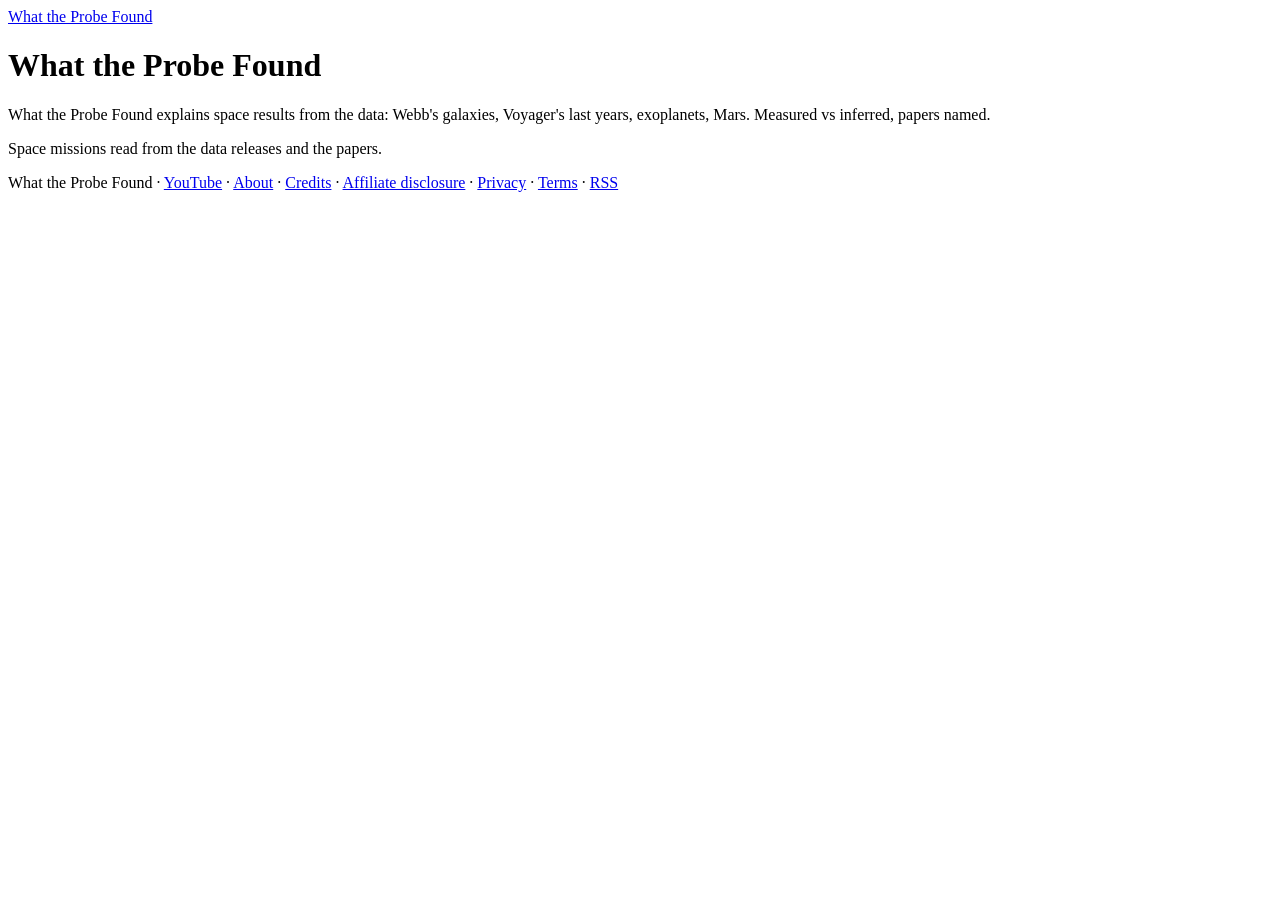
==== index.html @ ba675276 "Launch whattheprobefound.visionmediachannels.com" ====
<!doctype html>
<html lang="en">
<head>
<meta charset="utf-8">
<meta name="viewport" content="width=device-width, initial-scale=1">
<title>What the Probe Found</title>
<meta name="description" content="What the Probe Found explains space results from the data: Webb&#x27;s galaxies, Voyager&#x27;s last years, exoplanets, Mars. Measured vs inferred, papers named.">
<link rel="canonical" href="https://whattheprobefound.visionmediachannels.com/">
<meta property="og:site_name" content="What the Probe Found">
<meta property="og:type" content="website">
<meta property="og:title" content="What the Probe Found">
<meta property="og:description" content="What the Probe Found explains space results from the data: Webb&#x27;s galaxies, Voyager&#x27;s last years, exoplanets, Mars. Measured vs inferred, papers named.">
<meta property="og:url" content="https://whattheprobefound.visionmediachannels.com/">
<meta property="og:image" content="https://whattheprobefound.visionmediachannels.com/images/site-header.png">
<meta name="twitter:card" content="summary_large_image">
<link rel="alternate" type="application/rss+xml" title="What the Probe Found" href="https://whattheprobefound.visionmediachannels.com/feed.xml">
<link rel="icon" type="image/png" sizes="32x32" href="https://whattheprobefound.visionmediachannels.com/favicon-32.png">
<link rel="icon" type="image/png" sizes="512x512" href="https://whattheprobefound.visionmediachannels.com/favicon-512.png">
<link rel="preconnect" href="https://fonts.googleapis.com">
<link rel="preconnect" href="https://fonts.gstatic.com" crossorigin>
<link rel="stylesheet" href="https://fonts.googleapis.com/css2?family=Exo+2:wght@400;700&amp;family=Source+Sans+3:wght@400;700&amp;display=swap">
<link rel="stylesheet" href="https://whattheprobefound.visionmediachannels.com/style.css">
<script type="application/ld+json">{"@context": "https://schema.org", "@type": "WebSite", "name": "What the Probe Found", "url": "https://whattheprobefound.visionmediachannels.com/", "inLanguage": "en", "publisher": {"@type": "Organization", "name": "Vision Media"}}</script>
</head>
<body>
<header class="site"><a href="https://whattheprobefound.visionmediachannels.com/">What the Probe Found</a></header>
<main>
<h1>What the Probe Found</h1><p class="lede">What the Probe Found explains space results from the data: Webb&#x27;s galaxies, Voyager&#x27;s last years, exoplanets, Mars. Measured vs inferred, papers named.</p><ul class="posts"></ul>
</main>
<footer><p>Space missions read from the data releases and the papers.</p><p>What the Probe Found · <a href="https://www.youtube.com/@whattheprobefound">YouTube</a> · <a href="https://whattheprobefound.visionmediachannels.com/about/">About</a> · <a href="https://whattheprobefound.visionmediachannels.com/credits/">Credits</a> · <a href="https://whattheprobefound.visionmediachannels.com/affiliate-disclosure/">Affiliate disclosure</a> · <a href="https://whattheprobefound.visionmediachannels.com/privacy/">Privacy</a> · <a href="https://whattheprobefound.visionmediachannels.com/terms/">Terms</a> · <a href="https://whattheprobefound.visionmediachannels.com/feed.xml">RSS</a></p></footer>
</body>
</html>
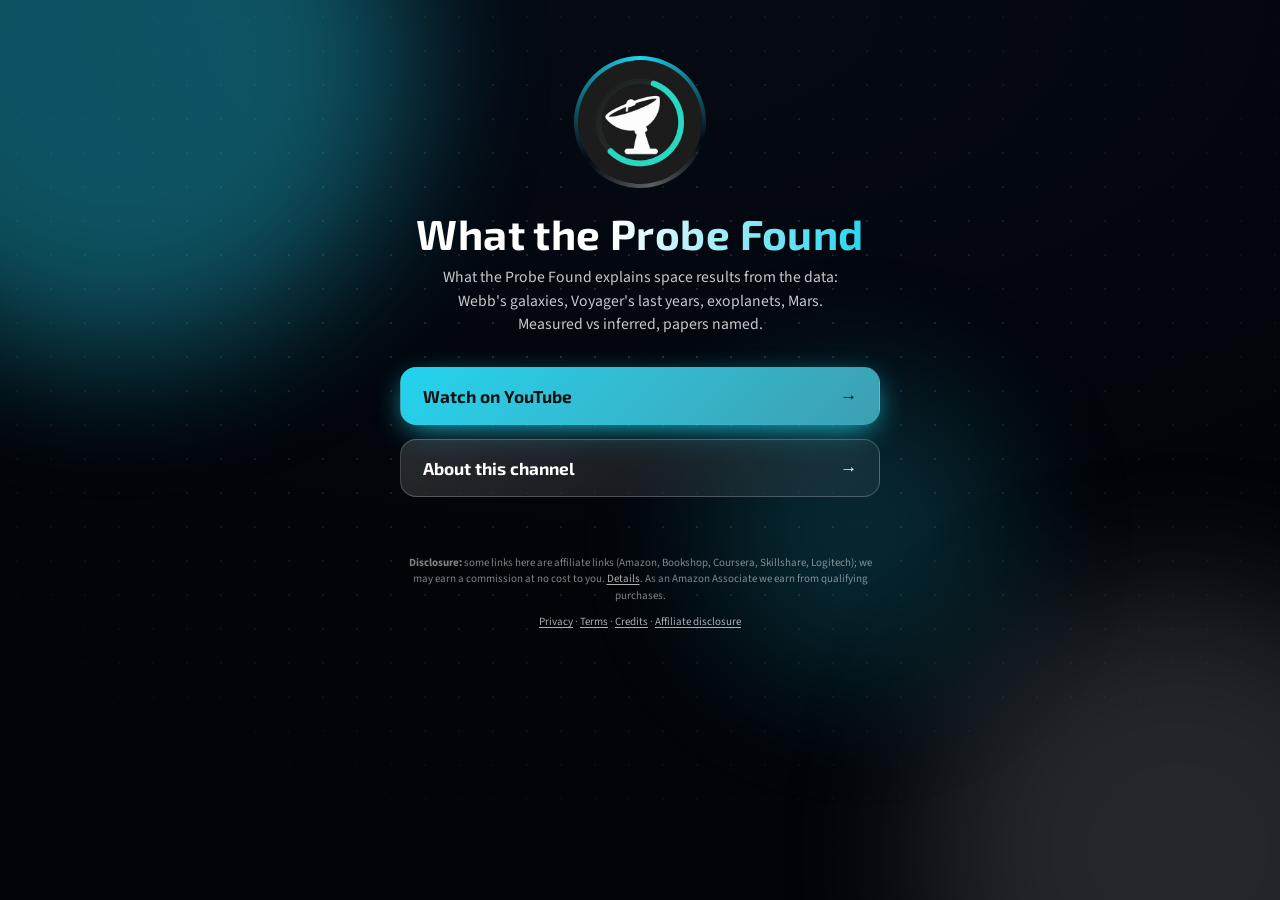
==== commit baccc9dc: "Animated link hub at host root" ====
--- a/index.html
+++ b/index.html
@@ -3,7 +3,7 @@
 <head>
 <meta charset="utf-8">
 <meta name="viewport" content="width=device-width, initial-scale=1">
-<title>What the Probe Found</title>
+<title>What the Probe Found · Links</title>
 <meta name="description" content="What the Probe Found explains space results from the data: Webb&#x27;s galaxies, Voyager&#x27;s last years, exoplanets, Mars. Measured vs inferred, papers named.">
 <link rel="canonical" href="https://whattheprobefound.visionmediachannels.com/">
 <meta property="og:site_name" content="What the Probe Found">
@@ -13,20 +13,66 @@
 <meta property="og:url" content="https://whattheprobefound.visionmediachannels.com/">
 <meta property="og:image" content="https://whattheprobefound.visionmediachannels.com/images/site-header.png">
 <meta name="twitter:card" content="summary_large_image">
-<link rel="alternate" type="application/rss+xml" title="What the Probe Found" href="https://whattheprobefound.visionmediachannels.com/feed.xml">
 <link rel="icon" type="image/png" sizes="32x32" href="https://whattheprobefound.visionmediachannels.com/favicon-32.png">
-<link rel="icon" type="image/png" sizes="512x512" href="https://whattheprobefound.visionmediachannels.com/favicon-512.png">
-<link rel="preconnect" href="https://fonts.googleapis.com">
-<link rel="preconnect" href="https://fonts.gstatic.com" crossorigin>
+<link rel="preconnect" href="https://fonts.googleapis.com"><link rel="preconnect" href="https://fonts.gstatic.com" crossorigin>
 <link rel="stylesheet" href="https://fonts.googleapis.com/css2?family=Exo+2:wght@400;700&amp;family=Source+Sans+3:wght@400;700&amp;display=swap">
-<link rel="stylesheet" href="https://whattheprobefound.visionmediachannels.com/style.css">
-<script type="application/ld+json">{"@context": "https://schema.org", "@type": "WebSite", "name": "What the Probe Found", "url": "https://whattheprobefound.visionmediachannels.com/", "inLanguage": "en", "publisher": {"@type": "Organization", "name": "Vision Media"}}</script>
+<style>
+:root{--bg:#050A14;--bg2:#020409;--glow:#22D3EE;--glow2:#5c6066;--head:'Exo 2',Georgia,serif;--body:'Source Sans 3',system-ui,sans-serif}
+*{box-sizing:border-box}html{-webkit-text-size-adjust:100%}
+body{margin:0;min-height:100vh;color:#fff;font:17px/1.5 var(--body);background:radial-gradient(120% 90% at 50% 0%,var(--bg) 0%,var(--bg2) 70%);overflow-x:hidden;position:relative}
+.orb{position:fixed;border-radius:50%;filter:blur(70px);opacity:.38;pointer-events:none;z-index:0;will-change:transform}
+.o1{width:46vmax;height:46vmax;background:var(--glow);top:-18vmax;left:-14vmax;animation:d1 22s ease-in-out infinite alternate}
+.o2{width:40vmax;height:40vmax;background:var(--glow2);bottom:-16vmax;right:-12vmax;animation:d2 26s ease-in-out infinite alternate}
+.o3{width:24vmax;height:24vmax;background:var(--glow);opacity:.18;top:42%;left:55%;animation:d3 30s ease-in-out infinite alternate}
+@keyframes d1{to{transform:translate(18vmax,12vmax) scale(1.2)}}
+@keyframes d2{to{transform:translate(-16vmax,-10vmax) scale(1.15)}}
+@keyframes d3{to{transform:translate(-30vmax,8vmax) scale(.8)}}
+.dots{position:fixed;inset:0;z-index:0;pointer-events:none;background-image:radial-gradient(rgba(255,255,255,.14) 1px,transparent 1.5px);background-size:34px 34px;mask-image:radial-gradient(70% 60% at 50% 40%,#000,transparent);animation:drift 40s linear infinite}
+@keyframes drift{to{background-position:34px 68px}}
+main{position:relative;z-index:1;max-width:520px;margin:0 auto;padding:56px 20px 28px;text-align:center}
+.ring{width:132px;height:132px;margin:0 auto 22px;border-radius:50%;padding:4px;position:relative;
+  background:conic-gradient(from 0deg,var(--glow),transparent 30%,var(--glow2),transparent 65%,var(--glow));animation:spin 7s linear infinite;
+  opacity:0;animation:spin 7s linear infinite,pop .9s .1s cubic-bezier(.2,.9,.3,1.3) forwards}
+.ring::after{content:"";position:absolute;inset:-14px;border-radius:50%;border:2px solid var(--glow);opacity:.0;animation:pulse 3.2s 1s ease-out infinite}
+.ring img,.ring .ph{width:100%;height:100%;border-radius:50%;display:block;object-fit:cover;background:var(--bg2);animation:unspin 7s linear infinite}
+.ring .ph{display:grid;place-items:center;font:700 44px var(--head)}
+@keyframes spin{to{transform:rotate(360deg)}}@keyframes unspin{to{transform:rotate(-360deg)}}
+@keyframes pulse{0%{transform:scale(.85);opacity:.55}100%{transform:scale(1.25);opacity:0}}
+@keyframes pop{from{opacity:0;transform:scale(.6) rotate(0)}to{opacity:1}}
+h1{font:700 clamp(30px,8vw,42px)/1.1 var(--head);margin:0 0 10px;letter-spacing:.01em;
+  background:linear-gradient(100deg,#fff 20%,var(--glow) 45%,#fff 70%);background-size:220% 100%;-webkit-background-clip:text;background-clip:text;color:transparent;
+  animation:shine 6s 1s ease-in-out infinite,up .8s .25s both}
+@keyframes shine{0%,100%{background-position:100% 0}50%{background-position:0 0}}
+.tag{margin:0 auto 30px;max-width:420px;color:rgba(255,255,255,.78);font-size:.98rem;animation:up .8s .4s both}
+@keyframes up{from{opacity:0;transform:translateY(18px)}to{opacity:1;transform:none}}
+.btns{display:grid;gap:14px}
+.btn{position:relative;display:flex;align-items:center;justify-content:space-between;gap:12px;padding:17px 22px;border-radius:16px;color:#fff;text-decoration:none;
+  font:700 1.08rem var(--head);background:linear-gradient(135deg,rgba(255,255,255,.14),rgba(255,255,255,.05));border:1px solid rgba(255,255,255,.22);
+  backdrop-filter:blur(8px);-webkit-backdrop-filter:blur(8px);overflow:hidden;opacity:0;animation:up .7s calc(.55s + var(--i)*.12s) both;
+  transition:transform .25s cubic-bezier(.2,.8,.3,1.2),border-color .25s,box-shadow .25s}
+.btn:first-child{background:linear-gradient(135deg,var(--glow),color-mix(in srgb,var(--glow) 55%,var(--glow2)));border-color:transparent;color:#111;box-shadow:0 8px 30px -8px var(--glow)}
+.btn::before{content:"";position:absolute;top:0;left:-70%;width:45%;height:100%;background:linear-gradient(100deg,transparent,rgba(255,255,255,.4),transparent);transform:skewX(-20deg);transition:left .7s}
+.btn:hover,.btn:focus-visible{transform:translateY(-4px) scale(1.02);border-color:var(--glow);box-shadow:0 14px 34px -10px var(--glow);outline:none}
+.btn:hover::before{left:130%}.btn i{font-style:normal;transition:transform .25s}.btn:hover i{transform:translateX(6px)}
+.btn:active{transform:scale(.98)}
+.btn:first-child::after{content:"";position:absolute;inset:0;border-radius:16px;box-shadow:0 0 0 0 var(--glow);animation:ping 2.6s 2s ease-out infinite}
+@keyframes ping{0%{box-shadow:0 0 0 0 color-mix(in srgb,var(--glow) 60%,transparent)}70%,100%{box-shadow:0 0 0 16px transparent}}
+footer{position:relative;z-index:1;max-width:520px;margin:0 auto;padding:30px 20px 36px;text-align:center;font-size:11px;line-height:1.5;color:rgba(255,255,255,.5);animation:up 1s 1.4s both}
+footer p{margin:0 0 10px}footer a{color:rgba(255,255,255,.68);text-decoration:underline;text-underline-offset:2px}footer a:hover{color:#fff}
+@media (prefers-reduced-motion:reduce){*,*::before,*::after{animation:none!important;transition:none!important}.btn,h1,.tag,.ring,footer{opacity:1!important}}
+</style>
 </head>
 <body>
-<header class="site"><a href="https://whattheprobefound.visionmediachannels.com/">What the Probe Found</a></header>
+<div class="orb o1"></div><div class="orb o2"></div><div class="orb o3"></div><div class="dots"></div>
 <main>
-<h1>What the Probe Found</h1><p class="lede">What the Probe Found explains space results from the data: Webb&#x27;s galaxies, Voyager&#x27;s last years, exoplanets, Mars. Measured vs inferred, papers named.</p><ul class="posts"></ul>
+<div class="ring"><img src="/images/avatar.png" alt="What the Probe Found logo" width="360" height="360"></div>
+<h1>What the Probe Found</h1>
+<p class="tag">What the Probe Found explains space results from the data: Webb&#x27;s galaxies, Voyager&#x27;s last years, exoplanets, Mars. Measured vs inferred, papers named.</p>
+<nav class="btns" aria-label="Links"><a class="btn" style="--i:0" href="https://www.youtube.com/@whattheprobefound"><span>Watch on YouTube</span><i aria-hidden="true">→</i></a><a class="btn" style="--i:1" href="https://whattheprobefound.visionmediachannels.com/about/"><span>About this channel</span><i aria-hidden="true">→</i></a></nav>
 </main>
-<footer><p>Space missions read from the data releases and the papers.</p><p>What the Probe Found · <a href="https://www.youtube.com/@whattheprobefound">YouTube</a> · <a href="https://whattheprobefound.visionmediachannels.com/about/">About</a> · <a href="https://whattheprobefound.visionmediachannels.com/credits/">Credits</a> · <a href="https://whattheprobefound.visionmediachannels.com/affiliate-disclosure/">Affiliate disclosure</a> · <a href="https://whattheprobefound.visionmediachannels.com/privacy/">Privacy</a> · <a href="https://whattheprobefound.visionmediachannels.com/terms/">Terms</a> · <a href="https://whattheprobefound.visionmediachannels.com/feed.xml">RSS</a></p></footer>
+<footer>
+<p><strong>Disclosure:</strong> some links here are affiliate links (Amazon, Bookshop, Coursera, Skillshare, Logitech); we may earn a commission at no cost to you. <a href="https://whattheprobefound.visionmediachannels.com/affiliate-disclosure/">Details</a>. As an Amazon Associate we earn from qualifying purchases.</p>
+<p><a href="https://whattheprobefound.visionmediachannels.com/privacy/">Privacy</a> · <a href="https://whattheprobefound.visionmediachannels.com/terms/">Terms</a> · <a href="https://whattheprobefound.visionmediachannels.com/credits/">Credits</a> · <a href="https://whattheprobefound.visionmediachannels.com/affiliate-disclosure/">Affiliate disclosure</a></p>
+</footer>
 </body>
 </html>
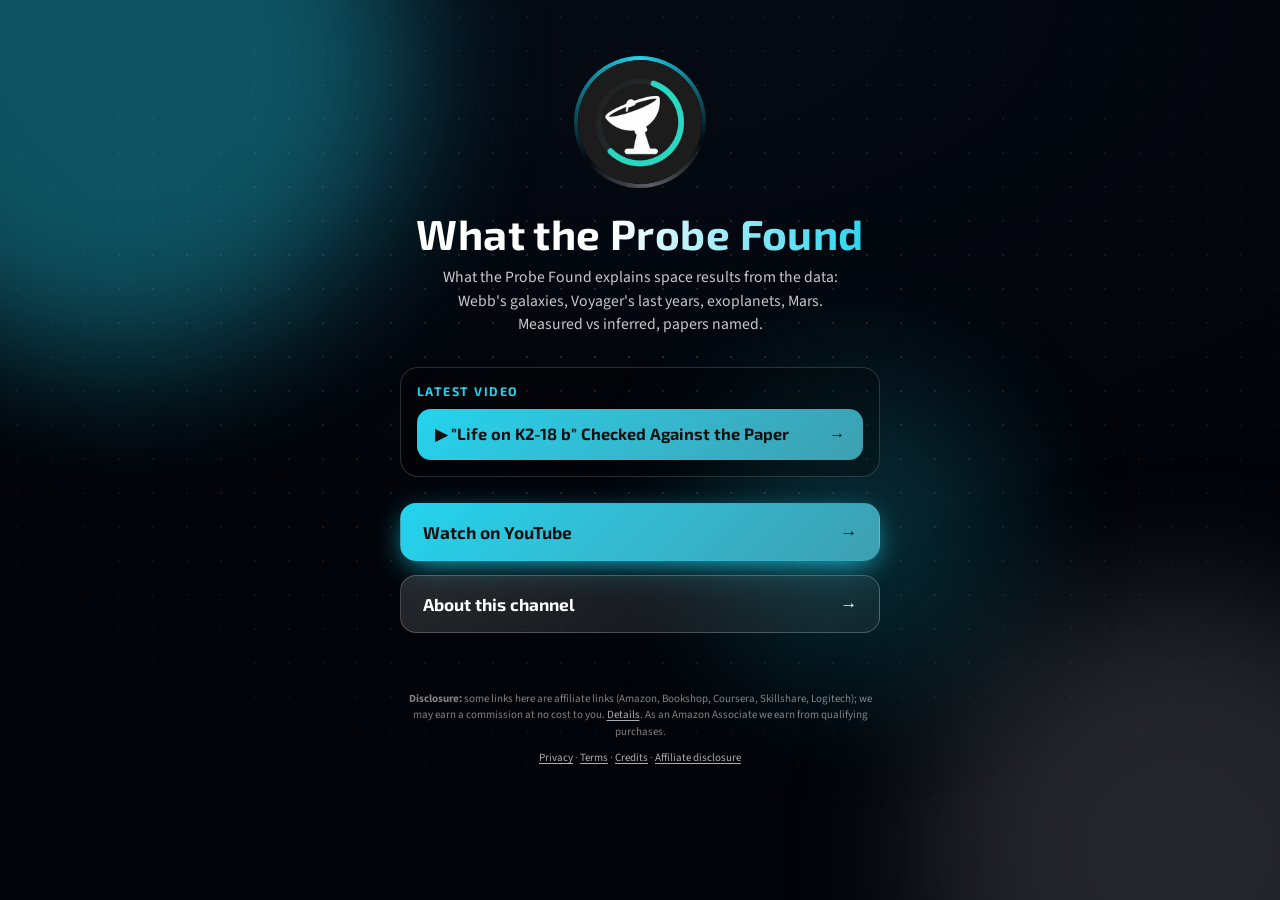
==== commit d28dc6a9: "Link hub: latest public video and its one product at the top (owner OK 2026-11-25) Co-Authored-By: C" ====
--- a/index.html
+++ b/index.html
@@ -57,6 +57,13 @@
 .btn:active{transform:scale(.98)}
 .btn:first-child::after{content:"";position:absolute;inset:0;border-radius:16px;box-shadow:0 0 0 0 var(--glow);animation:ping 2.6s 2s ease-out infinite}
 @keyframes ping{0%{box-shadow:0 0 0 0 color-mix(in srgb,var(--glow) 60%,transparent)}70%,100%{box-shadow:0 0 0 16px transparent}}
+.latest{margin:0 0 26px;padding:16px;border-radius:18px;background:rgba(0,0,0,.28);border:1px solid rgba(255,255,255,.16);text-align:left;animation:up .8s .5s both}
+.kick{margin:0 0 10px;font:700 .78rem var(--head);letter-spacing:.12em;text-transform:uppercase;color:var(--glow)}
+.lbtn{display:flex;align-items:center;justify-content:space-between;gap:12px;padding:15px 18px;border-radius:14px;text-decoration:none;font:700 1.02rem var(--head);
+  color:#111;background:linear-gradient(135deg,var(--glow),color-mix(in srgb,var(--glow) 55%,var(--glow2)));transition:transform .25s}
+.lbtn:hover,.lbtn:focus-visible{transform:translateY(-3px);outline:none}.lbtn i{font-style:normal}
+.lbtn.prod{color:#fff;background:rgba(255,255,255,.1);border:1px solid rgba(255,255,255,.25)}
+.pdisc{margin:14px 0 8px;font-size:.82rem;line-height:1.45;color:rgba(255,255,255,.75)}
 footer{position:relative;z-index:1;max-width:520px;margin:0 auto;padding:30px 20px 36px;text-align:center;font-size:11px;line-height:1.5;color:rgba(255,255,255,.5);animation:up 1s 1.4s both}
 footer p{margin:0 0 10px}footer a{color:rgba(255,255,255,.68);text-decoration:underline;text-underline-offset:2px}footer a:hover{color:#fff}
 @media (prefers-reduced-motion:reduce){*,*::before,*::after{animation:none!important;transition:none!important}.btn,h1,.tag,.ring,footer{opacity:1!important}}
@@ -68,6 +75,7 @@
 <div class="ring"><img src="/images/avatar.png" alt="What the Probe Found logo" width="360" height="360"></div>
 <h1>What the Probe Found</h1>
 <p class="tag">What the Probe Found explains space results from the data: Webb&#x27;s galaxies, Voyager&#x27;s last years, exoplanets, Mars. Measured vs inferred, papers named.</p>
+<section class="latest" aria-label="Latest video"><p class="kick">Latest video</p><a class="lbtn" href="https://www.youtube.com/watch?v=CyxcUNM0o1s"><span>▶ &quot;Life on K2-18 b&quot; Checked Against the Paper</span><i aria-hidden="true">→</i></a></section>
 <nav class="btns" aria-label="Links"><a class="btn" style="--i:0" href="https://www.youtube.com/@whattheprobefound"><span>Watch on YouTube</span><i aria-hidden="true">→</i></a><a class="btn" style="--i:1" href="https://whattheprobefound.visionmediachannels.com/about/"><span>About this channel</span><i aria-hidden="true">→</i></a></nav>
 </main>
 <footer>
